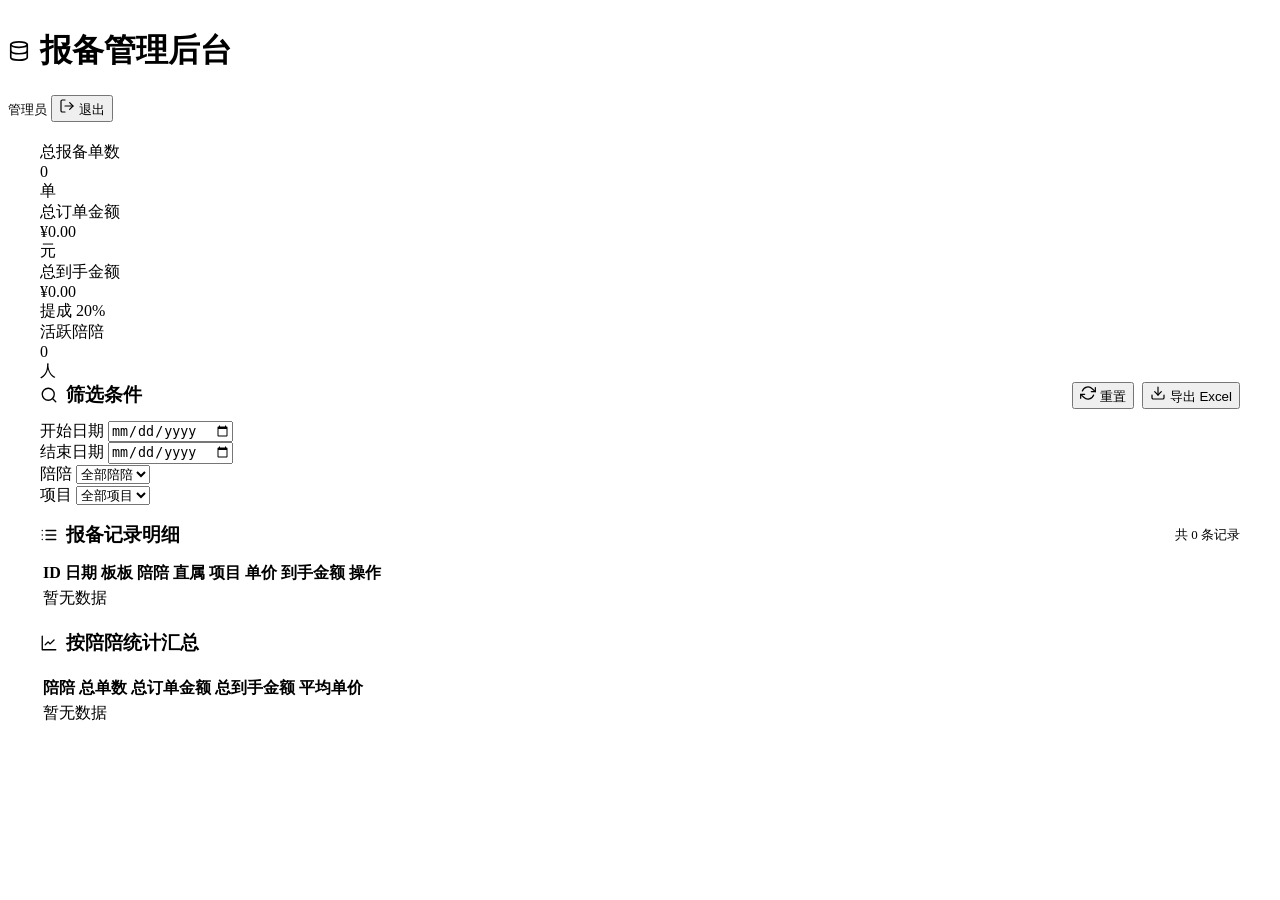
==== admin.html @ fb926a4e "Add files via upload" ====
<!DOCTYPE html>
<html lang="zh-CN">
<head>
  <meta charset="UTF-8">
  <meta name="viewport" content="width=device-width, initial-scale=1.0">
  <title>报备管理后台 · 陪玩俱乐部</title>
  <link rel="stylesheet" href="css/style.css">
</head>
<body>
  <!-- 游戏几何背景装饰 -->
  <div class="geo-bg"></div>
  <div class="geo-shape geo-hex-1"></div>
  <div class="geo-shape geo-hex-2"></div>
  <div class="geo-shape geo-tri-1"></div>
  <div class="geo-shape geo-dia-1"></div>
  <div class="geo-shape geo-ring-1"></div>
  <div class="geo-shape geo-cross-1"></div>
  <div class="geo-wave"></div>

  <!-- Toast -->
  <div class="toast-container" id="toastContainer"></div>

  <div class="page-wrap">
    <header class="app-header">
      <div style="display:flex;align-items:center;gap:10px;">
        <svg width="22" height="22" viewBox="0 0 24 24" fill="none" stroke="currentColor" stroke-width="1.8" stroke-linecap="round" stroke-linejoin="round">
          <ellipse cx="12" cy="5" rx="9" ry="3"/>
          <path d="M21 12c0 1.66-4 3-9 3s-9-1.34-9-3"/>
          <path d="M3 5v14c0 1.66 4 3 9 3s9-1.34 9-3V5"/>
        </svg>
        <h1>报备管理后台</h1>
      </div>
      <div class="header-actions">
        <span id="adminName" style="font-size:13px;color:var(--text-tertiary);">管理员</span>
        <button class="btn btn-ghost btn-sm" onclick="logout()">
          <svg width="16" height="16" viewBox="0 0 24 24" fill="none" stroke="currentColor" stroke-width="1.8" stroke-linecap="round" stroke-linejoin="round">
            <path d="M9 21H5a2 2 0 0 1-2-2V5a2 2 0 0 1 2-2h4"/>
            <polyline points="16 17 21 12 16 7"/>
            <line x1="21" y1="12" x2="9" y2="12"/>
          </svg>
          退出
        </button>
      </div>
    </header>

    <main style="padding: 20px; max-width: 1200px; margin: 0 auto;">
      <!-- 统计卡片 -->
      <div class="stats-grid page-enter">
        <div class="stat-card">
          <div class="stat-label">总报备单数</div>
          <div class="stat-value" id="statTotalOrders">0</div>
          <div class="stat-change">单</div>
        </div>
        <div class="stat-card">
          <div class="stat-label">总订单金额</div>
          <div class="stat-value" id="statTotalPrice">¥0.00</div>
          <div class="stat-change">元</div>
        </div>
        <div class="stat-card">
          <div class="stat-label">总到手金额</div>
          <div class="stat-value" id="statTotalActual">¥0.00</div>
          <div class="stat-change" style="color:var(--chart-1);">提成 20%</div>
        </div>
        <div class="stat-card">
          <div class="stat-label">活跃陪陪</div>
          <div class="stat-value" id="statActivePeipei">0</div>
          <div class="stat-change">人</div>
        </div>
      </div>

      <!-- 筛选与操作 -->
      <div class="card page-enter" style="margin-bottom: 16px;">
        <div style="display:flex;flex-wrap:wrap;align-items:center;justify-content:space-between;gap:12px;margin-bottom:12px;">
          <h3 class="card-title" style="margin:0;display:flex;align-items:center;gap:8px;">
            <svg width="18" height="18" viewBox="0 0 24 24" fill="none" stroke="currentColor" stroke-width="1.8" stroke-linecap="round" stroke-linejoin="round">
              <circle cx="11" cy="11" r="8"/>
              <line x1="21" y1="21" x2="16.65" y2="16.65"/>
            </svg>
            筛选条件
          </h3>
          <div style="display:flex;gap:8px;">
            <button class="btn btn-sm" onclick="resetFilters()">
              <svg width="16" height="16" viewBox="0 0 24 24" fill="none" stroke="currentColor" stroke-width="1.8" stroke-linecap="round" stroke-linejoin="round">
                <polyline points="23 4 23 10 17 10"/>
                <polyline points="1 20 1 14 7 14"/>
                <path d="M3.51 9a9 9 0 0 1 14.85-3.36L23 10M1 14l4.64 4.36A9 9 0 0 0 20.49 15"/>
              </svg>
              重置
            </button>
            <button class="btn btn-primary btn-sm" onclick="exportData()">
              <svg width="16" height="16" viewBox="0 0 24 24" fill="none" stroke="currentColor" stroke-width="1.8" stroke-linecap="round" stroke-linejoin="round">
                <path d="M21 15v4a2 2 0 0 1-2 2H5a2 2 0 0 1-2-2v-4"/>
                <polyline points="7 10 12 15 17 10"/>
                <line x1="12" y1="15" x2="12" y2="3"/>
              </svg>
              导出 Excel
            </button>
          </div>
        </div>

        <div class="filter-bar">
          <div class="filter-group">
            <label>开始日期</label>
            <input type="date" class="form-input" id="fStartDate" onchange="applyFilters()" />
          </div>
          <div class="filter-group">
            <label>结束日期</label>
            <input type="date" class="form-input" id="fEndDate" onchange="applyFilters()" />
          </div>
          <div class="filter-group">
            <label>陪陪</label>
            <select class="form-select" id="fPeipei" onchange="applyFilters()">
              <option value="">全部陪陪</option>
            </select>
          </div>
          <div class="filter-group">
            <label>项目</label>
            <select class="form-select" id="fProject" onchange="applyFilters()">
              <option value="">全部项目</option>
              <option value="王者娱乐">王者娱乐</option>
              <option value="相机">相机</option>
              <option value="其他">其他</option>
            </select>
          </div>
        </div>
      </div>

      <!-- 数据表格 -->
      <div class="card page-enter" style="margin-bottom: 16px;">
        <div style="display:flex;align-items:center;justify-content:space-between;margin-bottom:12px;">
          <h3 class="card-title" style="margin:0;display:flex;align-items:center;gap:8px;">
            <svg width="18" height="18" viewBox="0 0 24 24" fill="none" stroke="currentColor" stroke-width="1.8" stroke-linecap="round" stroke-linejoin="round">
              <line x1="8" y1="6" x2="21" y2="6"/>
              <line x1="8" y1="12" x2="21" y2="12"/>
              <line x1="8" y1="18" x2="21" y2="18"/>
              <line x1="3" y1="6" x2="3.01" y2="6"/>
              <line x1="3" y1="12" x2="3.01" y2="12"/>
              <line x1="3" y1="18" x2="3.01" y2="18"/>
            </svg>
            报备记录明细
          </h3>
          <span id="recordCount" style="font-size:13px;color:var(--text-tertiary);">共 0 条记录</span>
        </div>
        <div style="overflow-x:auto;">
          <table class="data-table" id="dataTable">
            <thead>
              <tr>
                <th>ID</th>
                <th>日期</th>
                <th>板板</th>
                <th>陪陪</th>
                <th>直属</th>
                <th>项目</th>
                <th style="text-align:right">单价</th>
                <th style="text-align:right">到手金额</th>
                <th>操作</th>
              </tr>
            </thead>
            <tbody id="tableBody">
              <tr><td colspan="9" class="empty-cell">暂无数据</td></tr>
            </tbody>
          </table>
        </div>
        <div class="pagination" id="pagination"></div>
      </div>

      <!-- 统计汇总 -->
      <div class="card page-enter">
        <h3 class="card-title" style="display:flex;align-items:center;gap:8px;">
          <svg width="18" height="18" viewBox="0 0 24 24" fill="none" stroke="currentColor" stroke-width="1.8" stroke-linecap="round" stroke-linejoin="round">
            <path d="M3 3v18h18"/>
            <path d="M18.7 8l-5.1 5.2-2.8-2.7L7 14.3"/>
          </svg>
          按陪陪统计汇总
        </h3>
        <div style="overflow-x:auto;">
          <table class="summary-table" id="summaryTable">
            <thead>
              <tr>
                <th>陪陪</th>
                <th style="text-align:right">总单数</th>
                <th style="text-align:right">总订单金额</th>
                <th style="text-align:right">总到手金额</th>
                <th style="text-align:right">平均单价</th>
              </tr>
            </thead>
            <tbody id="summaryBody">
              <tr><td colspan="5" class="empty-cell">暂无数据</td></tr>
            </tbody>
          </table>
        </div>
      </div>
    </main>
  </div>

  <script src="js/data.js"></script>
  <script src="js/utils.js"></script>
  <script src="js/admin.js"></script>
</body>
</html>
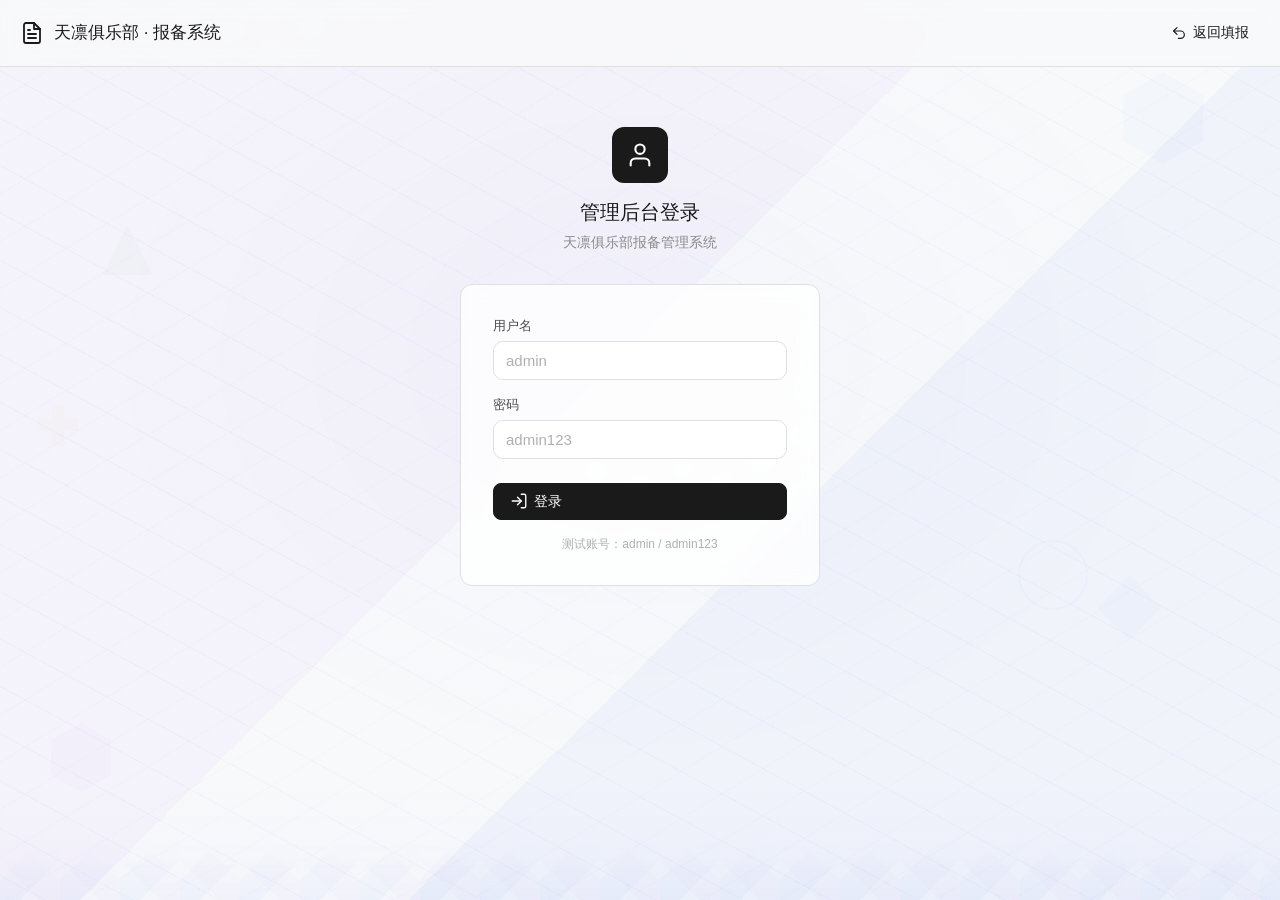
==== commit 504f5175: "tj" ====
--- a/admin.html
+++ b/admin.html
@@ -3,7 +3,7 @@
 <head>
   <meta charset="UTF-8">
   <meta name="viewport" content="width=device-width, initial-scale=1.0">
-  <title>报备管理后台 · 陪玩俱乐部</title>
+  <title>报备管理后台 · 天凛俱乐部</title>
   <link rel="stylesheet" href="css/style.css">
 </head>
 <body>
@@ -28,7 +28,7 @@
           <path d="M21 12c0 1.66-4 3-9 3s-9-1.34-9-3"/>
           <path d="M3 5v14c0 1.66 4 3 9 3s9-1.34 9-3V5"/>
         </svg>
-        <h1>报备管理后台</h1>
+        <h1>天凛俱乐部 · 报备管理后台</h1>
       </div>
       <div class="header-actions">
         <span id="adminName" style="font-size:13px;color:var(--text-tertiary);">管理员</span>
@@ -57,14 +57,83 @@
           <div class="stat-change">元</div>
         </div>
         <div class="stat-card">
-          <div class="stat-label">总到手金额</div>
-          <div class="stat-value" id="statTotalActual">¥0.00</div>
-          <div class="stat-change" style="color:var(--chart-1);">提成 20%</div>
+          <div class="stat-label">陪陪总分成</div>
+          <div class="stat-value" id="statTotalPeipei">¥0.00</div>
+          <div class="stat-change" style="color:var(--chart-1);">按当前比例</div>
         </div>
         <div class="stat-card">
           <div class="stat-label">活跃陪陪</div>
           <div class="stat-value" id="statActivePeipei">0</div>
           <div class="stat-change">人</div>
+        </div>
+      </div>
+
+      <!-- 分成配置面板 -->
+      <div class="card page-enter" style="margin-bottom: 16px;">
+        <div style="display:flex;align-items:center;justify-content:space-between;margin-bottom:12px;">
+          <h3 class="card-title" style="margin:0;display:flex;align-items:center;gap:8px;">
+            <svg width="18" height="18" viewBox="0 0 24 24" fill="none" stroke="currentColor" stroke-width="1.8" stroke-linecap="round" stroke-linejoin="round">
+              <circle cx="12" cy="12" r="3"/>
+              <path d="M19.4 15a1.65 1.65 0 0 0 .33 1.82l.06.06a2 2 0 0 1 0 2.83 2 2 0 0 1-2.83 0l-.06-.06a1.65 1.65 0 0 0-1.82-.33 1.65 1.65 0 0 0-1 1.51V21a2 2 0 0 1-2 2 2 2 0 0 1-2-2v-.09A1.65 1.65 0 0 0 9 19.4a1.65 1.65 0 0 0-1.82.33l-.06.06a2 2 0 0 1-2.83 0 2 2 0 0 1 0-2.83l.06-.06a1.65 1.65 0 0 0 .33-1.82 1.65 1.65 0 0 0-1.51-1H3a2 2 0 0 1-2-2 2 2 0 0 1 2-2h.09A1.65 1.65 0 0 0 4.6 9a1.65 1.65 0 0 0-.33-1.82l-.06-.06a2 2 0 0 1 0-2.83 2 2 0 0 1 2.83 0l.06.06a1.65 1.65 0 0 0 1.82.33H9a1.65 1.65 0 0 0 1-1.51V3a2 2 0 0 1 2-2 2 2 0 0 1 2 2v.09a1.65 1.65 0 0 0 1 1.51 1.65 1.65 0 0 0 1.82-.33l.06-.06a2 2 0 0 1 2.83 0 2 2 0 0 1 0 2.83l-.06.06a1.65 1.65 0 0 0-.33 1.82V9a1.65 1.65 0 0 0 1.51 1H21a2 2 0 0 1 2 2 2 2 0 0 1-2 2h-.09a1.65 1.65 0 0 0-1.51 1z"/>
+            </svg>
+            分成比例配置
+          </h3>
+          <button class="btn btn-sm" onclick="toggleSplitEdit()">
+            <svg width="16" height="16" viewBox="0 0 24 24" fill="none" stroke="currentColor" stroke-width="1.8" stroke-linecap="round" stroke-linejoin="round">
+              <path d="M11 4H4a2 2 0 0 0-2 2v14a2 2 0 0 0 2 2h14a2 2 0 0 0 2-2v-7"/>
+              <path d="M18.5 2.5a2.121 2.121 0 0 1 3 3L7 19l-4 1 1-4L16.5 3.5z"/>
+            </svg>
+            修改比例
+          </button>
+        </div>
+
+        <!-- 当前配置展示 -->
+        <div style="overflow-x:auto;">
+          <table class="summary-table" style="margin-top:0;">
+            <thead>
+              <tr>
+                <th>角色</th>
+                <th style="text-align:right">陪陪</th>
+                <th style="text-align:right">场控</th>
+                <th style="text-align:right">直属</th>
+                <th style="text-align:right">俱乐部</th>
+                <th style="text-align:right">状态</th>
+              </tr>
+            </thead>
+            <tbody id="splitConfigBody">
+              <tr><td colspan="6" class="empty-cell">加载中...</td></tr>
+            </tbody>
+          </table>
+        </div>
+
+        <!-- 编辑面板 -->
+        <div id="splitEditPanel" style="display:none;margin-top:16px;padding-top:16px;border-top:1px solid var(--border-color);">
+          <h4 style="margin:0 0 12px;font-size:14px;font-weight:500;color:var(--text-secondary);">编辑分成比例（小数形式，如 0.8 表示 80%）</h4>
+          <div style="display:grid;grid-template-columns:repeat(auto-fit, minmax(140px, 1fr));gap:12px;margin-bottom:12px;">
+            <div class="form-group" style="margin-bottom:0;">
+              <label class="form-label">陪陪</label>
+              <input type="number" class="form-input" id="sPeipei" step="0.01" min="0" max="1" oninput="updateSplitPreview()" />
+            </div>
+            <div class="form-group" style="margin-bottom:0;">
+              <label class="form-label">场控</label>
+              <input type="number" class="form-input" id="sChangkong" step="0.01" min="0" max="1" oninput="updateSplitPreview()" />
+            </div>
+            <div class="form-group" style="margin-bottom:0;">
+              <label class="form-label">直属</label>
+              <input type="number" class="form-input" id="sZhishu" step="0.01" min="0" max="1" oninput="updateSplitPreview()" />
+            </div>
+            <div class="form-group" style="margin-bottom:0;">
+              <label class="form-label">俱乐部</label>
+              <input type="number" class="form-input" id="sOwner" step="0.01" min="0" max="1" oninput="updateSplitPreview()" />
+            </div>
+          </div>
+          <div style="display:flex;align-items:center;justify-content:space-between;">
+            <span id="splitTotalPreview" style="font-size:13px;font-weight:500;">当前合计：100%</span>
+            <div style="display:flex;gap:8px;">
+              <button class="btn btn-sm" onclick="resetSplitSettings()">恢复默认</button>
+              <button class="btn btn-primary btn-sm" onclick="saveSplitSettings()">保存设置</button>
+            </div>
+          </div>
         </div>
       </div>
 
@@ -114,12 +183,15 @@
             </select>
           </div>
           <div class="filter-group">
-            <label>项目</label>
+            <label>场控</label>
+            <select class="form-select" id="fChangkong" onchange="applyFilters()">
+              <option value="">全部场控</option>
+            </select>
+          </div>
+          <div class="filter-group">
+            <label>单子项目</label>
             <select class="form-select" id="fProject" onchange="applyFilters()">
               <option value="">全部项目</option>
-              <option value="王者娱乐">王者娱乐</option>
-              <option value="相机">相机</option>
-              <option value="其他">其他</option>
             </select>
           </div>
         </div>
@@ -150,14 +222,16 @@
                 <th>板板</th>
                 <th>陪陪</th>
                 <th>直属</th>
-                <th>项目</th>
+                <th>场控</th>
+                <th>单子项目</th>
                 <th style="text-align:right">单价</th>
-                <th style="text-align:right">到手金额</th>
+                <th style="text-align:right">陪陪分成</th>
+                <th style="text-align:right">场控分成</th>
                 <th>操作</th>
               </tr>
             </thead>
             <tbody id="tableBody">
-              <tr><td colspan="9" class="empty-cell">暂无数据</td></tr>
+              <tr><td colspan="11" class="empty-cell">暂无数据</td></tr>
             </tbody>
           </table>
         </div>
@@ -180,12 +254,14 @@
                 <th>陪陪</th>
                 <th style="text-align:right">总单数</th>
                 <th style="text-align:right">总订单金额</th>
-                <th style="text-align:right">总到手金额</th>
-                <th style="text-align:right">平均单价</th>
+                <th style="text-align:right">陪陪分成</th>
+                <th style="text-align:right">场控分成</th>
+                <th style="text-align:right">直属分成</th>
+                <th style="text-align:right">俱乐部分成</th>
               </tr>
             </thead>
             <tbody id="summaryBody">
-              <tr><td colspan="5" class="empty-cell">暂无数据</td></tr>
+              <tr><td colspan="7" class="empty-cell">暂无数据</td></tr>
             </tbody>
           </table>
         </div>
--- a/css/style.css
+++ b/css/style.css
@@ -0,0 +1,430 @@
+/* ========================================
+   陪玩俱乐部报备系统 · 全局样式
+   ======================================== */
+
+/* ---- CSS Variables ---- */
+:root {
+  --text-primary: var(--kimi-color-text-primary, #1a1a1a);
+  --text-secondary: var(--kimi-color-text-secondary, #4a4a4a);
+  --text-tertiary: var(--kimi-color-text-tertiary, #8a8a8a);
+  --text-quaternary: var(--kimi-color-text-quaternary, #b0b0b0);
+  --bg-hover: var(--kimi-color-surface-hover, rgba(0,0,0,0.04));
+  --bg-active: var(--kimi-color-surface-active, rgba(0,0,0,0.08));
+  --border-color: var(--kimi-color-border, #e0e0e0);
+  --accent: var(--kimi-color-accent, #2563eb);
+  --danger: var(--kimi-color-danger, #dc2626);
+  --positive: var(--kimi-color-positive, #16a34a);
+  --warning: var(--kimi-color-warning, #ca8a04);
+  --chart-1: var(--kimi-chart-1, #2563eb);
+  --chart-2: var(--kimi-chart-2, #dc2626);
+  --chart-3: var(--kimi-chart-3, #16a34a);
+  --chart-4: var(--kimi-chart-4, #9333ea);
+  --chart-5: var(--kimi-chart-5, #6b7280);
+
+  --radius-sm: 6px;
+  --radius-md: 8px;
+  --radius-lg: 10px;
+  --radius-xl: 12px;
+  --t-fast: 150ms;
+  --t-normal: 200ms;
+  --ease-out: cubic-bezier(0.16, 1, 0.3, 1);
+}
+
+/* ---- Reset & Base ---- */
+*, *::before, *::after { box-sizing: border-box; }
+html, body {
+  margin: 0; padding: 0;
+  font-family: var(--kimi-font-sans, -apple-system, BlinkMacSystemFont, "Segoe UI", Roboto, "PingFang SC", "Microsoft YaHei", sans-serif);
+  color: var(--text-primary);
+  background: #f8f9fb;
+  min-height: 100vh;
+  -webkit-font-smoothing: antialiased;
+}
+button, input, select, textarea { font: inherit; }
+svg { display: inline-block; vertical-align: middle; }
+
+/* ========================================
+   游戏几何背景装饰
+   ======================================== */
+
+/* 主背景层 - 低多边形风格 */
+body::before {
+  content: "";
+  position: fixed;
+  inset: 0;
+  z-index: 0;
+  pointer-events: none;
+  background:
+    /* 右上角大三角形 */
+    linear-gradient(135deg, transparent 60%, rgba(37, 99, 235, 0.04) 60%),
+    /* 左下角大三角形 */
+    linear-gradient(315deg, transparent 55%, rgba(147, 51, 234, 0.03) 55%),
+    /* 中央淡色六边形暗示 */
+    radial-gradient(ellipse 800px 600px at 50% 40%, rgba(37, 99, 235, 0.025) 0%, transparent 70%);
+}
+
+/* 六边形网格背景 */
+.geo-bg {
+  position: fixed;
+  inset: 0;
+  z-index: 0;
+  pointer-events: none;
+  overflow: hidden;
+}
+
+/* 六边形图案 - 使用 CSS 绘制 */
+.geo-bg::before {
+  content: "";
+  position: absolute;
+  top: -60px; left: -60px; right: -60px; bottom: -60px;
+  background-image:
+    repeating-linear-gradient(
+      30deg,
+      transparent,
+      transparent 40px,
+      rgba(37, 99, 235, 0.03) 40px,
+      rgba(37, 99, 235, 0.03) 41px
+    ),
+    repeating-linear-gradient(
+      -30deg,
+      transparent,
+      transparent 40px,
+      rgba(147, 51, 234, 0.02) 40px,
+      rgba(147, 51, 234, 0.02) 41px
+    );
+  transform: skewY(-2deg);
+}
+
+/* 浮动几何装饰元素 */
+.geo-shape {
+  position: fixed;
+  pointer-events: none;
+  z-index: 0;
+  opacity: 0.35;
+}
+
+/* 浮动六边形 1 */
+.geo-hex-1 {
+  top: 8%; right: 6%;
+  width: 80px; height: 92px;
+  background: rgba(37, 99, 235, 0.06);
+  clip-path: polygon(50% 0%, 100% 25%, 100% 75%, 50% 100%, 0% 75%, 0% 25%);
+  animation: float 8s ease-in-out infinite;
+}
+
+/* 浮动六边形 2 */
+.geo-hex-2 {
+  bottom: 12%; left: 4%;
+  width: 60px; height: 69px;
+  background: rgba(147, 51, 234, 0.05);
+  clip-path: polygon(50% 0%, 100% 25%, 100% 75%, 50% 100%, 0% 75%, 0% 25%);
+  animation: float 10s ease-in-out infinite 1s;
+}
+
+/* 浮动三角形 */
+.geo-tri-1 {
+  top: 25%; left: 8%;
+  width: 50px; height: 50px;
+  background: rgba(22, 163, 74, 0.05);
+  clip-path: polygon(50% 0%, 0% 100%, 100% 100%);
+  animation: float 7s ease-in-out infinite 0.5s;
+}
+
+/* 浮动菱形 */
+.geo-dia-1 {
+  bottom: 30%; right: 10%;
+  width: 45px; height: 45px;
+  background: rgba(37, 99, 235, 0.04);
+  transform: rotate(45deg);
+  animation: float 9s ease-in-out infinite 2s;
+}
+
+/* 浮动圆环 */
+.geo-ring-1 {
+  top: 60%; right: 15%;
+  width: 70px; height: 70px;
+  border: 2px solid rgba(37, 99, 235, 0.06);
+  border-radius: 50%;
+  animation: float 11s ease-in-out infinite 1.5s;
+}
+
+/* 浮动十字/星形 */
+.geo-cross-1 {
+  top: 45%; left: 3%;
+  width: 40px; height: 40px;
+  background: rgba(202, 138, 4, 0.04);
+  clip-path: polygon(35% 0%, 65% 0%, 65% 35%, 100% 35%, 100% 65%, 65% 65%, 65% 100%, 35% 100%, 35% 65%, 0% 65%, 0% 35%, 35% 35%);
+  animation: float 6s ease-in-out infinite 0.8s;
+}
+
+/* 底部几何波浪线 */
+.geo-wave {
+  position: fixed;
+  bottom: 0; left: 0; right: 0;
+  height: 120px;
+  pointer-events: none;
+  z-index: 0;
+  background: linear-gradient(to top, rgba(37, 99, 235, 0.02) 0%, transparent 100%);
+}
+
+.geo-wave::before {
+  content: "";
+  position: absolute;
+  bottom: 0; left: 0; right: 0;
+  height: 60px;
+  background:
+    linear-gradient(135deg, transparent 33%, rgba(37, 99, 235, 0.03) 33%, rgba(37, 99, 235, 0.03) 66%, transparent 66%),
+    linear-gradient(45deg, transparent 33%, rgba(147, 51, 234, 0.02) 33%, rgba(147, 51, 234, 0.02) 66%, transparent 66%);
+  background-size: 60px 60px;
+  mask-image: linear-gradient(to top, black, transparent);
+  -webkit-mask-image: linear-gradient(to top, black, transparent);
+}
+
+@keyframes float {
+  0%, 100% { transform: translateY(0) rotate(0deg); }
+  50% { transform: translateY(-12px) rotate(3deg); }
+}
+
+/* ========================================
+   布局组件
+   ======================================== */
+
+.page-wrap {
+  position: relative;
+  z-index: 1;
+  min-height: 100vh;
+}
+
+.app-header {
+  display: flex; align-items: center; justify-content: space-between;
+  padding: 16px 20px; border-bottom: 1px solid var(--border-color);
+  background: rgba(248, 249, 251, 0.85);
+  backdrop-filter: blur(8px);
+  -webkit-backdrop-filter: blur(8px);
+  position: sticky; top: 0; z-index: 10;
+}
+.app-header h1 { margin: 0; font-size: 17px; font-weight: 500; color: var(--text-primary); }
+.app-header .header-actions { display: flex; gap: 8px; align-items: center; }
+
+/* ---- Buttons ---- */
+.btn {
+  display: inline-flex; align-items: center; gap: 6px;
+  padding: 8px 16px; border-radius: var(--radius-md);
+  border: 1px solid var(--border-color); background: rgba(255,255,255,0.7);
+  color: var(--text-primary); font-size: 14px; font-weight: 500;
+  cursor: pointer; transition: all var(--t-fast) var(--ease-out);
+  line-height: 1.4; text-decoration: none;
+}
+.btn:hover { background: var(--bg-hover); }
+.btn:active { background: var(--bg-active); }
+.btn-primary {
+  background: var(--text-primary); color: #fff; border-color: var(--text-primary);
+}
+.btn-primary:hover { opacity: 0.9; background: var(--text-primary); }
+.btn-danger { color: var(--danger); border-color: color-mix(in srgb, var(--danger) 20%, var(--border-color)); }
+.btn-danger:hover { background: color-mix(in srgb, var(--danger) 8%, transparent); }
+.btn-ghost { border-color: transparent; padding: 6px 10px; background: transparent; }
+.btn-ghost:hover { background: var(--bg-hover); }
+.btn-sm { padding: 6px 12px; font-size: 13px; }
+.btn-lg { padding: 10px 24px; font-size: 15px; }
+.btn-icon { padding: 6px; border-radius: var(--radius-md); }
+.btn:disabled { opacity: 0.4; cursor: not-allowed; }
+
+/* ---- Form elements ---- */
+.form-group { margin-bottom: 16px; }
+.form-label { display: block; font-size: 13px; font-weight: 500; color: var(--text-secondary); margin-bottom: 6px; }
+.form-input, .form-select {
+  width: 100%; padding: 10px 12px; border-radius: var(--radius-lg);
+  border: 1px solid var(--border-color); background: rgba(255,255,255,0.8);
+  color: var(--text-primary); font-size: 15px;
+  transition: border-color var(--t-fast) var(--ease-out), box-shadow var(--t-fast) var(--ease-out);
+  outline: none;
+}
+.form-input:focus, .form-select:focus { border-color: var(--text-primary); box-shadow: 0 0 0 3px var(--bg-hover); }
+.form-input::placeholder { color: var(--text-quaternary); }
+.form-input.error { border-color: var(--danger); }
+.form-hint { font-size: 12px; color: var(--text-tertiary); margin-top: 4px; }
+.form-hint.error { color: var(--danger); }
+
+/* ---- Cards ---- */
+.card {
+  border: 1px solid var(--border-color); border-radius: var(--radius-xl);
+  padding: 20px; background: rgba(255,255,255,0.75);
+  backdrop-filter: blur(4px);
+  -webkit-backdrop-filter: blur(4px);
+}
+.card-title { font-size: 15px; font-weight: 500; color: var(--text-primary); margin: 0 0 12px 0; }
+
+/* ---- Stats ---- */
+.stats-grid { display: grid; grid-template-columns: repeat(auto-fit, minmax(160px, 1fr)); gap: 12px; margin-bottom: 20px; }
+.stat-card {
+  border: 1px solid var(--border-color); border-radius: var(--radius-xl);
+  padding: 16px; background: rgba(255,255,255,0.75);
+  backdrop-filter: blur(4px);
+  -webkit-backdrop-filter: blur(4px);
+}
+.stat-label { font-size: 12px; color: var(--text-tertiary); margin-bottom: 4px; }
+.stat-value { font-size: 28px; font-weight: 500; color: var(--text-primary); line-height: 1.2; font-variant-numeric: tabular-nums; }
+.stat-change { font-size: 12px; color: var(--text-tertiary); margin-top: 4px; }
+
+/* ---- Table ---- */
+.data-table { width: 100%; border-collapse: collapse; font-size: 14px; }
+.data-table th {
+  text-align: left; padding: 10px 12px; font-weight: 500; color: var(--text-secondary);
+  border-bottom: 1px solid var(--border-color); font-size: 13px; white-space: nowrap;
+}
+.data-table td {
+  padding: 10px 12px; color: var(--text-primary);
+  border-bottom: 1px solid var(--border-color);
+  font-variant-numeric: tabular-nums;
+}
+.data-table tr:hover { background: var(--bg-hover); }
+.data-table tr:last-child td { border-bottom: none; }
+.data-table .empty-cell { text-align: center; color: var(--text-tertiary); padding: 40px 12px; }
+
+/* ---- Tags ---- */
+.tag {
+  display: inline-flex; align-items: center; padding: 2px 8px;
+  border-radius: var(--radius-sm); font-size: 12px; font-weight: 500;
+  background: var(--bg-hover); color: var(--text-secondary);
+}
+.tag-blue { background: color-mix(in srgb, var(--chart-1) 12%, transparent); color: var(--chart-1); }
+.tag-green { background: color-mix(in srgb, var(--chart-3) 12%, transparent); color: var(--chart-3); }
+.tag-purple { background: color-mix(in srgb, var(--chart-4) 12%, transparent); color: var(--chart-4); }
+.tag-gray { background: var(--bg-hover); color: var(--text-tertiary); }
+
+/* ---- Toast ---- */
+.toast-container { position: fixed; top: 16px; right: 16px; z-index: 1000; display: flex; flex-direction: column; gap: 8px; }
+.toast {
+  display: flex; align-items: center; gap: 8px;
+  padding: 12px 16px; border-radius: var(--radius-xl);
+  background: var(--text-primary); color: #fff;
+  font-size: 14px; font-weight: 500;
+  box-shadow: 0 4px 12px rgba(0,0,0,0.15);
+  animation: slideIn 0.3s var(--ease-out);
+  max-width: 320px;
+}
+.toast.success { background: var(--positive); }
+.toast.error { background: var(--danger); }
+.toast.warning { background: var(--warning); color: #fff; }
+@keyframes slideIn { from { opacity: 0; transform: translateX(20px); } to { opacity: 1; transform: translateX(0); } }
+
+/* ---- Filter bar ---- */
+.filter-bar { display: flex; flex-wrap: wrap; gap: 12px; align-items: flex-end; margin-bottom: 16px; }
+.filter-group { display: flex; flex-direction: column; gap: 4px; }
+.filter-group label { font-size: 12px; color: var(--text-tertiary); font-weight: 500; }
+.filter-group input, .filter-group select { width: auto; min-width: 140px; padding: 8px 10px; font-size: 14px; border-radius: var(--radius-lg); }
+
+/* ---- Pagination ---- */
+.pagination { display: flex; align-items: center; justify-content: center; gap: 4px; margin-top: 16px; }
+.pagination button { min-width: 32px; height: 32px; padding: 0 8px; }
+.pagination .page-info { font-size: 13px; color: var(--text-tertiary); margin: 0 8px; }
+.pagination .page-btn.active { background: var(--text-primary); color: #fff; border-color: var(--text-primary); }
+
+/* ---- Login page ---- */
+.login-container { max-width: 400px; margin: 60px auto; padding: 0 20px; position: relative; z-index: 1; }
+.login-card { border: 1px solid var(--border-color); border-radius: var(--radius-xl); padding: 32px; background: rgba(255,255,255,0.8); backdrop-filter: blur(8px); -webkit-backdrop-filter: blur(8px); }
+.login-title { font-size: 20px; font-weight: 500; text-align: center; margin-bottom: 24px; color: var(--text-primary); }
+
+/* ---- Row actions ---- */
+.row-actions { opacity: 0; transition: opacity var(--t-fast) var(--ease-out); }
+tr:hover .row-actions, tr:focus-within .row-actions { opacity: 1; }
+
+/* ---- Amount highlight ---- */
+.amount { font-weight: 500; color: var(--text-primary); }
+.amount-preview {
+  display: flex; align-items: center; justify-content: space-between;
+  padding: 12px 16px; border-radius: var(--radius-lg);
+  background: color-mix(in srgb, var(--chart-1) 6%, transparent);
+  border: 1px solid color-mix(in srgb, var(--chart-1) 15%, var(--border-color));
+  margin-top: 8px;
+}
+.amount-preview-label { font-size: 13px; color: var(--text-secondary); }
+.amount-preview-value { font-size: 24px; font-weight: 500; color: var(--chart-1); font-variant-numeric: tabular-nums; }
+
+/* ---- Summary table ---- */
+.summary-table { width: 100%; border-collapse: collapse; font-size: 14px; margin-top: 12px; }
+.summary-table th { text-align: left; padding: 8px 12px; font-weight: 500; color: var(--text-secondary); border-bottom: 1px solid var(--border-color); font-size: 13px; }
+.summary-table td { padding: 8px 12px; color: var(--text-primary); border-bottom: 1px solid var(--border-color); font-variant-numeric: tabular-nums; }
+.summary-table tr:last-child td { border-bottom: none; }
+.summary-table .total-row { font-weight: 500; background: var(--bg-hover); }
+.summary-table .total-row td { border-top: 2px solid var(--border-color); border-bottom: none; }
+
+/* ---- Animations ---- */
+.spin { animation: spin 1s linear infinite; }
+@keyframes spin { from { transform: rotate(0deg); } to { transform: rotate(360deg); } }
+
+.page-enter { animation: fadeIn 0.3s var(--ease-out); }
+@keyframes fadeIn { from { opacity: 0; transform: translateY(8px); } to { opacity: 1; transform: translateY(0); } }
+
+/* ---- Mobile responsive ---- */
+@media (max-width: 640px) {
+  .stats-grid { grid-template-columns: repeat(2, 1fr); }
+  .filter-bar { flex-direction: column; align-items: stretch; }
+  .filter-group input, .filter-group select { width: 100%; }
+  .data-table { font-size: 13px; }
+  .data-table th, .data-table td { padding: 8px 6px; }
+  .app-header { padding: 12px 16px; }
+  .app-header h1 { font-size: 15px; }
+  .geo-hex-1, .geo-hex-2, .geo-tri-1, .geo-dia-1, .geo-ring-1, .geo-cross-1 { display: none; }
+}
+
+/* ---- Dark mode support (auto) ---- */
+@media (prefers-color-scheme: dark) {
+  body { background: #0f1115; color: #e8e8e8; }
+  body::before {
+    background:
+      linear-gradient(135deg, transparent 60%, rgba(37, 99, 235, 0.06) 60%),
+      linear-gradient(315deg, transparent 55%, rgba(147, 51, 234, 0.04) 55%),
+      radial-gradient(ellipse 800px 600px at 50% 40%, rgba(37, 99, 235, 0.04) 0%, transparent 70%);
+  }
+  .geo-bg::before {
+    background-image:
+      repeating-linear-gradient(30deg, transparent, transparent 40px, rgba(37, 99, 235, 0.05) 40px, rgba(37, 99, 235, 0.05) 41px),
+      repeating-linear-gradient(-30deg, transparent, transparent 40px, rgba(147, 51, 234, 0.03) 40px, rgba(147, 51, 234, 0.03) 41px);
+  }
+  .app-header { background: rgba(15, 17, 21, 0.85); border-color: #2a2d35; }
+  .card, .stat-card, .login-card { background: rgba(26, 28, 35, 0.75); border-color: #2a2d35; }
+  .form-input, .form-select { background: rgba(26, 28, 35, 0.8); border-color: #2a2d35; color: #e8e8e8; }
+  .btn { background: rgba(26, 28, 35, 0.7); border-color: #2a2d35; color: #e8e8e8; }
+  .data-table th, .data-table td { border-color: #2a2d35; }
+  .data-table tr:hover { background: rgba(255,255,255,0.03); }
+  .geo-wave { background: linear-gradient(to top, rgba(37, 99, 235, 0.04) 0%, transparent 100%); }
+}
+
+/* ---- Paste area ---- */
+#pasteArea {
+  font-family: var(--kimi-font-mono, monospace);
+  font-size: 13px;
+  line-height: 1.7;
+  min-height: 100px;
+}
+
+/* ---- Split config panel ---- */
+#splitEditPanel {
+  animation: fadeIn 0.2s var(--ease-out);
+}
+
+/* ---- Dark mode support ---- */
+@media (prefers-color-scheme: dark) {
+  body { background: #0f1115; color: #e8e8e8; }
+  body::before {
+    background:
+      linear-gradient(135deg, transparent 60%, rgba(37, 99, 235, 0.06) 60%),
+      linear-gradient(315deg, transparent 55%, rgba(147, 51, 234, 0.04) 55%),
+      radial-gradient(ellipse 800px 600px at 50% 40%, rgba(37, 99, 235, 0.04) 0%, transparent 70%);
+  }
+  .geo-bg::before {
+    background-image:
+      repeating-linear-gradient(30deg, transparent, transparent 40px, rgba(37, 99, 235, 0.05) 40px, rgba(37, 99, 235, 0.05) 41px),
+      repeating-linear-gradient(-30deg, transparent, transparent 40px, rgba(147, 51, 234, 0.03) 40px, rgba(147, 51, 234, 0.03) 41px);
+  }
+  .app-header { background: rgba(15, 17, 21, 0.85); border-color: #2a2d35; }
+  .card, .stat-card, .login-card { background: rgba(26, 28, 35, 0.75); border-color: #2a2d35; }
+  .form-input, .form-select { background: rgba(26, 28, 35, 0.8); border-color: #2a2d35; color: #e8e8e8; }
+  .btn { background: rgba(26, 28, 35, 0.7); border-color: #2a2d35; color: #e8e8e8; }
+  .data-table th, .data-table td { border-color: #2a2d35; }
+  .data-table tr:hover { background: rgba(255,255,255,0.03); }
+  .geo-wave { background: linear-gradient(to top, rgba(37, 99, 235, 0.04) 0%, transparent 100%); }
+  #pasteArea { background: rgba(26, 28, 35, 0.8); color: #e8e8e8; border-color: #2a2d35; }
+}
